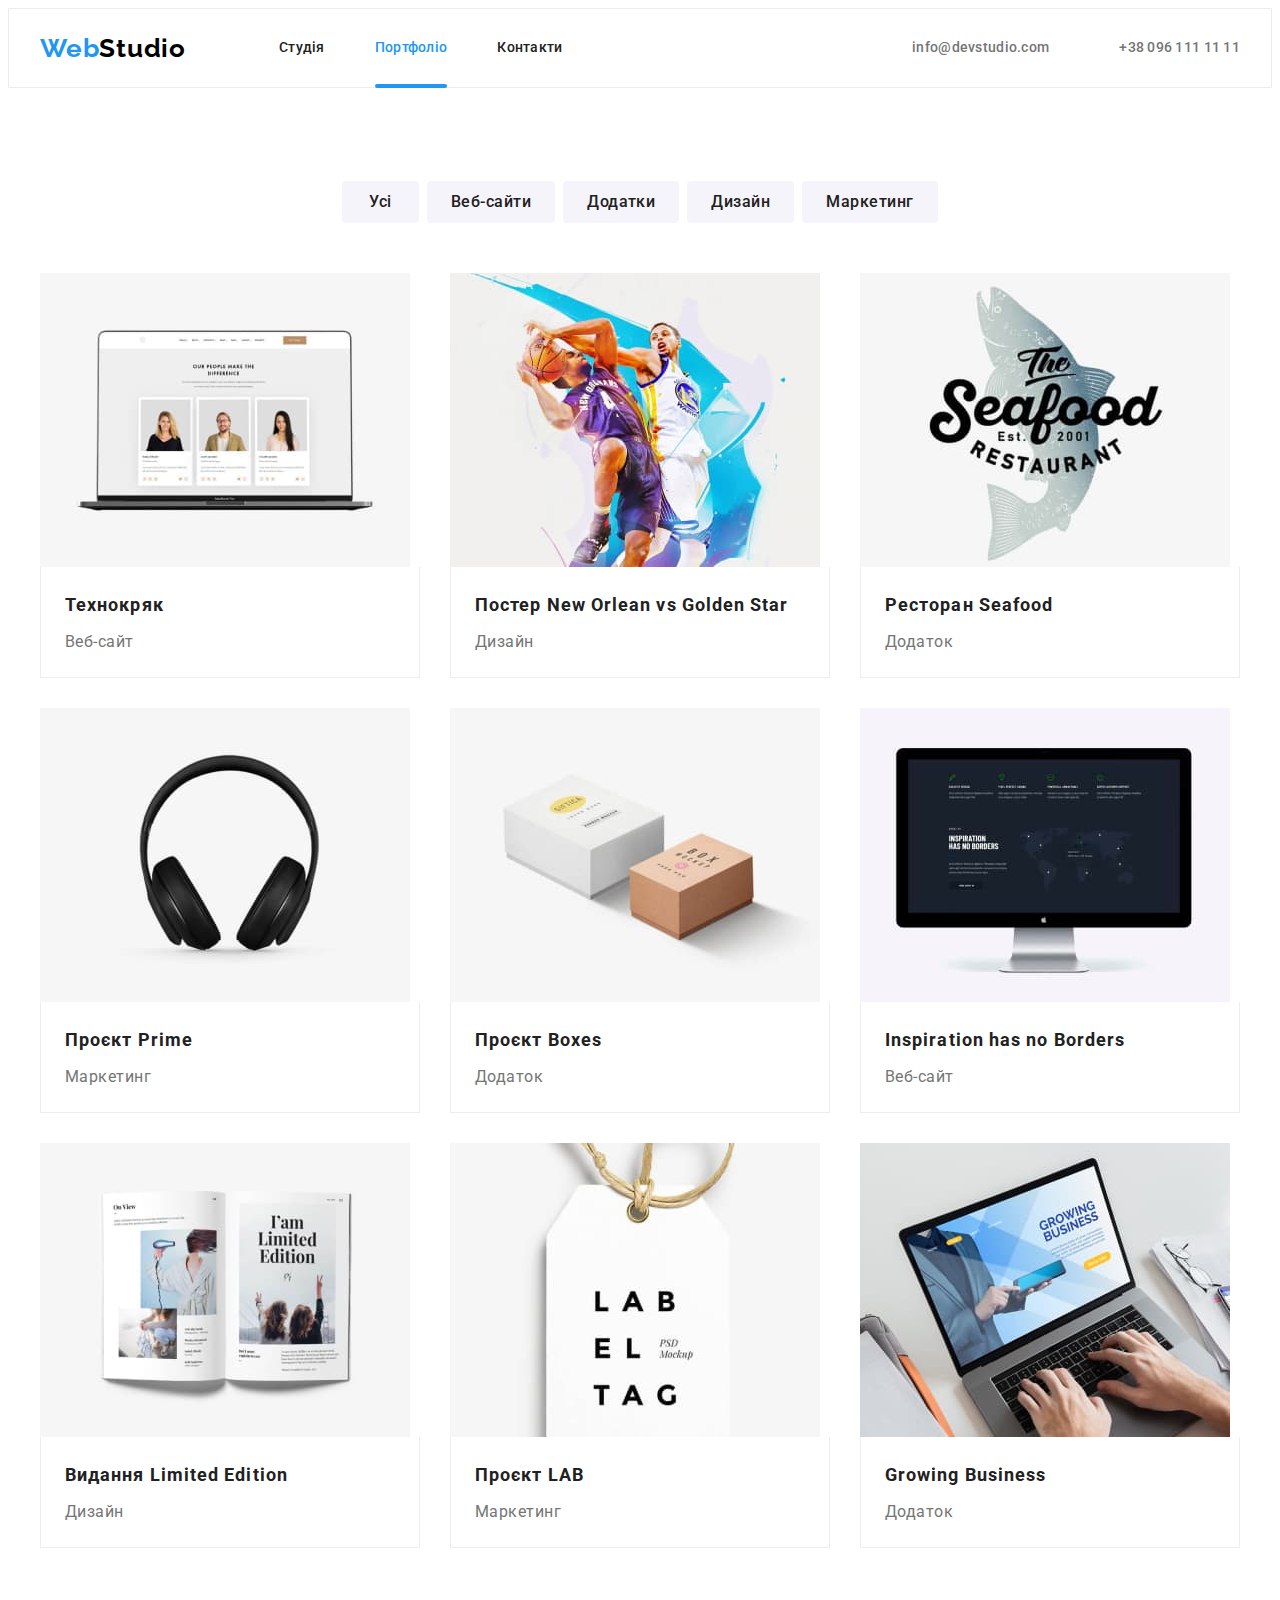
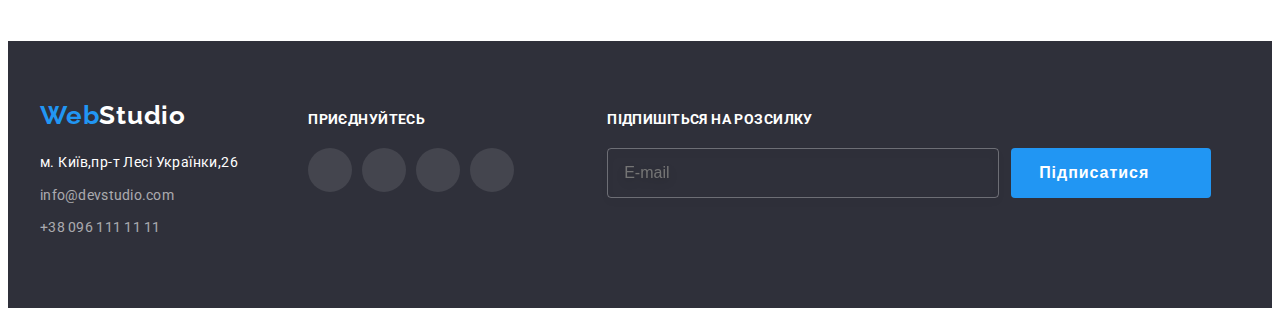
==== portfolio.html @ 35bc5987 "add changes" ====
<!DOCTYPE html>
<html lang="uk">
  <head>
    <meta charset="UTF-8" />
    <meta http-equiv="X-UA-Compatible" content="IE=edge" />
    <meta name="viewport" content="width=device-width, initial-scale=1.0" />
    <title>Портфоліо</title>
    <link rel="preconnect" href="https://fonts.googleapis.com" />
    <link rel="preconnect" href="https://fonts.gstatic.com" crossorigin />
    <link
      href="https://fonts.googleapis.com/css2?family=Raleway:wght@700&family=Roboto:wght@400;500;700;900&display=swap"
      rel="stylesheet"
    />
    <link
      rel="stylesheet"
      href="https://cdnjs.cloudflare.com/ajax/libs/modern-normalize/1.1.0/modern-normalize.min.css"
      integrity="sha512-wpPYUAdjBVSE4KJnH1VR1HeZfpl1ub8YT/NKx4PuQ5NmX2tKuGu6U/JRp5y+Y8XG2tV+wKQpNHVUX03MfMFn9Q=="
      crossorigin="anonymous"
      referrerpolicy="no-referrer"
    />
    <link rel="stylesheet" href="./css/main.min.css" />
  </head>
  <body>
    <header class="header">
      <div class="header-container">
        <a href="./index.html" class="logo-link link"
          ><span class="logo">Web</span>Studio</a
        >
        <nav class="navigation">
          <ul class="navigation__list list">
            <li>
              <a href="./index.html" class="navigation__link link">Студія</a>
            </li>
            <li>
              <a href="./portfolio.html" class="navigation__link current link"
                >Портфоліо</a
              >
            </li>
            <li>
              <a href="#" class="navigation__link link">Контакти</a>
            </li>
          </ul>
        </nav>
        <ul class="header-contacts list">
          <li class="header-contacts__list">
            <a
              href="mailto:info@devstudio.com"
              class="header-contacts__link link"
            >
              <svg width="16" height="12" class="header-contacts__icon">
                <use href="./images/icons.svg#icon-envelope"></use></svg>info@devstudio.com
            </a>
          </li>
          <li class="header-contacts__list">
            <a href="tel:+380961111111" class="header-contacts__link link">
              <svg width="10" height="16" class="header-contacts__icon">
                <use href="./images/icons.svg#icon-smartphone"></use></svg>+38 096 111 11 11
            </a>
          </li>
        </ul>
      </div>
    </header>
    <main>
      <section class="portfolio">
        <div class="container">
          <h1 class="portfolio__title visually-hidden">Портфоліо</h1>
          <ul class="portfolio__list list">
            <li class="portfolio__item">
              <button
                class="portfolio__button header-portfolio-button"
                type="button"
              >
                Усі
              </button>
            </li>
            <li class="portfolio__item">
              <button class="portfolio__button" type="button">Веб-сайти</button>
            </li>
            <li class="portfolio__item">
              <button class="portfolio__button" type="button">Додатки</button>
            </li>
            <li class="portfolio__item">
              <button class="portfolio__button" type="button">Дизайн</button>
            </li>
            <li class="portfolio__item">
              <button class="portfolio__button" type="button">Маркетинг</button>
            </li>
          </ul>
          <ul class="projects__list list">
            <li class="projects__item">
              <a class="projects__link link" href="#">
                <div class="projects-modal__container">
                  <img
                    src="./images/portfolio/technokryak.jpg"
                    alt="Картки-портфоліо"
                    width="370"
                    height="294"
                  />
                  <p class="project-modal__text">
                    Ресурс пропонує комплексні пропозиції з різним рівнем
                    функціоналу та сервісів. Все це дозволить відвідувачу
                    отримати вичерпні відомості про компанію чи приватну особу.
                  </p>
                </div>
                <div class="projects__container">
                  <h2 class="projects__name">Технокряк</h2>
                  <p class="projects__text">Веб-сайт</p>
                </div>
              </a>
            </li>
            <li class="projects__item">
              <a class="projects__link link" href="#">
                <div class="projects-modal__container">
                  <img
                    src="./images/portfolio/poster_new_orlean_vs_golden_star.jpg"
                    alt="Постер New Orlean vs Golden Star"
                    width="370"
                    height="294"
                  />
                  <p class="project-modal__text">
                    Ресурс пропонує комплексні пропозиції з різним рівнем
                    функціоналу та сервісів. Все це дозволить відвідувачу
                    отримати вичерпні відомості про компанію чи приватну особу.
                  </p>
                </div>

                <div class="projects__container">
                  <h2 class="projects__name">
                    Постер New Orlean vs Golden Star
                  </h2>
                  <p class="projects__text">Дизайн</p>
                </div>
              </a>
            </li>
            <li class="projects__item">
              <a class="projects__link link" href="#">
                <div class="projects-modal__container">
                  <img
                    src="./images/portfolio/restaurant_seafood.jpg"
                    alt="Лого ресторана Seafood"
                    width="370"
                    height="294"
                  />
                  <p class="project-modal__text">
                    Ресурс пропонує комплексні пропозиції з різним рівнем
                    функціоналу та сервісів. Все це дозволить відвідувачу
                    отримати вичерпні відомості про компанію чи приватну особу.
                  </p>
                </div>
                <div class="projects__container">
                  <h2 class="projects__name">Ресторан Seafood</h2>
                  <p class="projects__text">Додаток</p>
                </div>
              </a>
            </li>
            <li class="projects__item">
              <a class="projects__link link" href="#">
                <div class="projects-modal__container">
                  <img
                    src="./images/portfolio/project_prime.jpg"
                    alt="Навушники"
                    width="370"
                    height="294"
                  />
                  <p class="project-modal__text">
                    Ресурс пропонує комплексні пропозиції з різним рівнем
                    функціоналу та сервісів. Все це дозволить відвідувачу
                    отримати вичерпні відомості про компанію чи приватну особу.
                  </p>
                </div>
                <div class="projects__container">
                  <h2 class="projects__name">Проєкт Prime</h2>
                  <p class="projects__text">Маркетинг</p>
                </div>
              </a>
            </li>
            <li class="projects__item">
              <a class="projects__link link" href="#">
                <div class="projects-modal__container">
                  <img
                    src="./images/portfolio/project_boxes.jpg"
                    alt="Коробки"
                    width="370"
                    height="294"
                  />
                  <p class="project-modal__text">
                    Ресурс пропонує комплексні пропозиції з різним рівнем
                    функціоналу та сервісів. Все це дозволить відвідувачу
                    отримати вичерпні відомості про компанію чи приватну особу.
                  </p>
                </div>
                <div class="projects__container">
                  <h2 class="projects__name">Проєкт Boxes</h2>
                  <p class="projects__text">Додаток</p>
                </div>
              </a>
            </li>
            <li class="projects__item">
              <a class="projects__link link" href="#">
                <div class="projects-modal__container">
                  <img
                    src="./images/portfolio/insipation_has_no_borders.jpg"
                    alt="IMac"
                    width="370"
                    height="294"
                  />
                  <p class="project-modal__text">
                    Ресурс пропонує комплексні пропозиції з різним рівнем
                    функціоналу та сервісів. Все це дозволить відвідувачу
                    отримати вичерпні відомості про компанію чи приватну особу.
                  </p>
                </div>
                <div class="projects__container">
                  <h2 class="projects__name">Inspiration has no Borders</h2>
                  <p class="projects__text">Веб-сайт</p>
                </div>
              </a>
            </li>
            <li class="projects__item">
              <a class="projects__link link" href="#">
                <div class="projects-modal__container">
                  <img
                    src="./images/portfolio/limited_edition.jpg"
                    alt="Журнал"
                    width="370"
                    height="294"
                  />
                  <p class="project-modal__text">
                    Ресурс пропонує комплексні пропозиції з різним рівнем
                    функціоналу та сервісів. Все це дозволить відвідувачу
                    отримати вичерпні відомості про компанію чи приватну особу.
                  </p>
                </div>
                <div class="projects__container">
                  <h2 class="projects__name">Видання Limited Edition</h2>
                  <p class="projects__text">Дизайн</p>
                </div>
              </a>
            </li>
            <li class="projects__item">
              <a class="projects__link link" href="#">
                <div class="projects-modal__container">
                  <img
                    src="./images/portfolio/project_lab.jpg"
                    alt="Бірка з лого"
                    width="370"
                    height="294"
                  />
                  <p class="project-modal__text">
                    Ресурс пропонує комплексні пропозиції з різним рівнем
                    функціоналу та сервісів. Все це дозволить відвідувачу
                    отримати вичерпні відомості про компанію чи приватну особу.
                  </p>
                </div>
                <div class="projects__container">
                  <h2 class="projects__name">Проєкт LAB</h2>
                  <p class="projects__text">Маркетинг</p>
                </div>
              </a>
            </li>
            <li class="projects__item">
              <a class="projects__link link" href="#">
                <div class="projects-modal__container">
                  <img
                    src="./images/portfolio/growing_business.jpg"
                    alt="Робота за ноутбуком"
                    width="370"
                    height="294"
                  />
                  <p class="project-modal__text">
                    Ресурс пропонує комплексні пропозиції з різним рівнем
                    функціоналу та сервісів. Все це дозволить відвідувачу
                    отримати вичерпні відомості про компанію чи приватну особу.
                  </p>
                </div>
                <div class="projects__container">
                  <h2 class="projects__name">Growing Business</h2>
                  <p class="projects__text">Додаток</p>
                </div>
              </a>
            </li>
          </ul>
        </div>
      </section>
    </main>
    <footer class="footer">
      <div class="container first-footer">
        <div class="footer__container">
          <a href="/" class="footer__logo link"
            ><span class="logo">Web</span>Studio</a
          >
          <address class="adress">
            <ul class="adress__list list">
              <li class="adress__item">
                <a
                  href="https://goo.gl/maps/jqb1bgyML6JfJJXPA"
                  target="_blank"
                  rel="noreferrer noopener"
                  class="adress__link link"
                  >м. Київ,пр-т Лесі Українки,26</a
                >
              </li>
              <li class="adress__item">
                <a
                  href="mailto:info@devstudio.com"
                  class="adress__contacts link"
                  >info@devstudio.com</a
                >
              </li>
              <li class="adress__item">
                <a href="tel:+380961111111" class="adress__contacts link"
                  >+38 096 111 11 11</a
                >
              </li>
            </ul>
          </address>
        </div>
        <div class="footer-social">
          <p class="footer-social__header">приєднуйтесь</p>
          <ul class="footer-social__list list">
            <li class="footer-social__item">
              <a href="#" class="footer-social__links">
                <svg width="20px" height="20px" class="footer-social__icons">
                  <use href="./images/icons.svg#icon-instagram"></use>
                </svg>
              </a>
            </li>
            <li class="footer-social__item">
              <a href="#" class="footer-social__links">
                <svg width="20px" height="20px" class="footer-social__icons">
                  <use href="./images/icons.svg#icon-twitter"></use>
                </svg>
              </a>
            </li>
            <li class="footer-social__item">
              <a href="#" class="footer-social__links">
                <svg width="20px" height="20px" class="footer-social__icons">
                  <use href="./images/icons.svg#icon-facebook"></use>
                </svg>
              </a>
            </li>
            <li class="footer-social__item">
              <a href="#" class="footer-social__links">
                <svg width="20px" height="20px" class="footer-social__icons">
                  <use href="./images/icons.svg#icon-linkedin"></use>
                </svg>
              </a>
            </li>
          </ul>
        </div>
        <div class="footer-input">
          <h3 class="footer-input__title">Підпишіться на розсилку</h3>
          <form class="footer-input__container">
            <label class="footer-input__label">
              <input
                class="footer-input__email"
                type="email"
                name="email"
                placeholder="E-mail"
              />
            </label>
            <button type="submit" class="footer-input__button">
              Підписатися
              <svg class="footer-input__icons" width="24" height="24">
                <use href="./images/icons.svg#icon-send"></use>
              </svg>
            </button>
          </form>
        </div>
      </div>
    </footer>
  </body>
</html>
---- css/main.min.css ----
:root{--main-bg-color: #fff;--second-bg-color: #2f303a;--main-text-color: #212121;--hover-color: #2196f3;--logo-studio-color: #000000;--second-text-color: #ffffff;--button-active-bg-color: #188cf8;--p-color: #757575;--third-bg-color: #f5f4fa;--potfolio-bg-color: #eeeeee;--project-bg-color: #f5f5f5;--contacts-color: rgba(255, 255, 255, 0.6);--transition-duration: 250ms;--cubic-bezier: cubic-bezier(0.4, 0, 0.2, 1)}.visually-hidden{position:absolute;white-space:nowrap;width:1px;height:1px;overflow:hidden;border:0;padding:0;clip:rect(0 0 0 0);-webkit-clip-path:inset(50%);clip-path:inset(50%);margin:-1px}p,h1,h2,h3,h4,h5,h6{margin:0}ul{padding:0;margin:0}img{display:block;max-width:100%;height:auto}a{color:currentColor;text-decoration:none}.list{list-style:none;font-style:normal}.link{text-decoration:none;font-style:normal}body{font-family:"Roboto",sans-serif;background-color:var(--main-bg-color);color:var(--main-text-color)}.header-container,.container{max-width:1200px;margin:-1px auto;padding-left:15px;padding-right:15px}.link.current{position:relative;color:var(--hover-color)}.header{border:1px solid #ececec}header>.header-container{display:flex;align-items:center}.navigation{display:flex;align-items:center}.navigation__list{display:flex;gap:50px}.navigation__list:first-child{padding-right:0}.navigation__link{position:relative;display:block;padding:32px 0;font-weight:500;font-size:14px;line-height:1.14;letter-spacing:.02em;color:var(--main-text-color);transition:color 250ms cubic-bezier(0.4, 0, 0.2, 1)}.navigation__link:hover,.navigation__link:focus{color:var(--hover-color)}.navigation:last-child{margin-right:0}.link.current{position:relative;color:var(--hover-color)}.current::after{position:absolute;display:block;content:"";bottom:0;left:0;width:100%;height:4px;background:var(--hover-color);border-radius:2px}.header-contacts{display:flex;gap:50px;margin-left:auto}.header-contacts__link{display:flex;gap:10px;justify-content:center;align-items:center;padding-top:32px;padding-bottom:32px;font-weight:500;font-size:14px;line-height:1.14;letter-spacing:.02em;color:var(--p-color);transition:color 250ms cubic-bezier(0.4, 0, 0.2, 1)}.header-contacts__link:hover,.header-contacts__link:focus{color:var(--hover-color)}.header-contacts__link:last-child{margin-right:0}.header-contacts__icon{fill:currentColor;transition:fill var(--transition-duration) var(--cubic-bazier)}.header-contacts__icon:hover,.header-contacts__icon:focus{color:var(--hover-color)}.logo{color:var(--hover-color)}.logo-link{display:inline-block;margin-right:93px;font-family:"Raleway";font-weight:700;font-size:26px;line-height:1.19;letter-spacing:.03em;color:var(--logo-studio-color)}.footer__logo{display:block;margin-bottom:20px;font-family:"Raleway";font-weight:700;font-size:26px;line-height:1.19;letter-spacing:.03em;color:var(--second-text-color)}.footer{background-color:var(--second-bg-color);padding-top:60px;padding-bottom:60px}.footer__container{display:block;margin-right:70px}.first-footer{display:flex;align-items:baseline}.adress__link{display:inline-block;font-style:normal;font-weight:400;font-size:14px;line-height:1.71;letter-spacing:.03em;transition:color 250ms cubic-bezier(0.4, 0, 0.2, 1);color:var(--second-text-color)}.adress__link:hover,.adress__link:focus{color:var(--hover-color)}.adress__item{margin-bottom:9px}.adress__item:not(last-child){margin-bottom:9px}.adress__contacts{font-style:normal;font-size:14px;line-height:1.71;letter-spacing:.02em;display:block;transition:color 250ms cubic-bezier(0.4, 0, 0.2, 1);color:var(--contacts-color)}.adress__contacts:hover,.adress__contacts:focus{color:var(--hover-color)}.adress__contacts :current{color:var(--hover-color)}.footer-social__header{margin-bottom:20px;display:block;font-weight:700;font-size:14px;line-height:1.14;letter-spacing:.03em;text-transform:uppercase;color:var(--second-text-color);transition:background-color 250ms cubic-bezier(0.4, 0, 0.2, 1)}.footer-social__list{display:flex;align-items:center;justify-content:center;height:100%;gap:10px}.footer-social__links{display:flex;align-items:center;justify-content:center;width:44px;height:44px;border-radius:50%;background:rgba(255,255,255,.1);gap:10px;transition:background-color 250ms cubic-bezier(0.4, 0, 0.2, 1)}.footer-social__links:hover,.footer-social__links:focus{background-color:var(--hover-color)}.footer-social__icons{fill:var(--second-text-color)}.footer-input{margin-left:93px}.footer-input__title{display:inline-block;margin-bottom:20px;font-weight:700;font-size:14px;line-height:1.14;letter-spacing:.03em;text-transform:uppercase;color:var(--second-text-color)}.footer-input__container{display:flex;align-items:center}.footer-input__container .footer-input__label{max-width:570px}.footer-input__email{padding:15px 16px;width:358px;font-size:16px;background-color:inherit;outline:rgba(0,0,0,0);border-radius:4px;border:1px solid rgba(255,255,255,.3);filter:drop-shadow(0px 4px 4px rgba(0, 0, 0, 0.15));color:var(--second-text-color)}.footer-input__button{gap:10px;margin-left:12px;display:flex;align-items:center;justify-content:center;border:none;width:200px;height:50px;font-weight:700;font-size:16px;line-height:1.88;text-align:center;letter-spacing:.06em;background-color:var(--hover-color);border-radius:4px;color:var(--second-text-color);transition:background-color var(--transition-duration) var(--cubic-bezier);cursor:pointer}.footer-input__button:hover,.footer-input__button:focus{background-color:var(--button-active-bg-color);box-shadow:0px 4px 4px rgba(0,0,0,.15)}.footer-input__icons{fill:var(--second-text-color)}.hero{text-align:center;align-items:center;padding:200px 0;margin:0 auto;background-image:linear-gradient(to right, rgba(47, 48, 58, 0.4), rgba(47, 48, 58, 0.4)),url(../images/team.jpg);max-width:1600px;background-color:#c4c4c4;background-repeat:no-repeat;background-position:center;background-size:cover}.hero__title{margin:auto;margin-bottom:30px;font-weight:900;font-size:44px;line-height:1.36;text-align:center;letter-spacing:.06em;text-transform:uppercase;max-width:696px;color:var(--second-text-color);text-shadow:0px 4px 4px rgba(0,0,0,.25)}.hero__button{display:inline-block;margin:0 auto;font-family:inherit;font-style:normal;font-weight:700;font-size:16px;line-height:1.87;text-align:center;letter-spacing:.06em;cursor:pointer;color:var(--second-text-color);background-color:var(--hover-color);box-shadow:0px 4px 4px rgba(0,0,0,.15);border-radius:4px;border-color:rgba(0,0,0,0);border:0;padding:10px 32px;transition:background-color 250ms cubic-bezier(0.4, 0, 0.2, 1)}.hero__button:hover,.hero__button:focus{background-color:var(--button-active-bg-color);color:var(--second-text-color)}.benefits{padding-top:94px;padding-bottom:47px}.benefits__list{display:flex;gap:30px}.benefits__item{width:270px}.benefits__item:first-child{gap:0}.benefits__container{display:flex;justify-content:center;align-items:center;background-color:var(--third-bg-color);width:270px;height:120px}.benefits__title{padding-top:30px;margin-bottom:10px;font-weight:700;font-size:14px;line-height:1.14;letter-spacing:.03em;text-transform:uppercase}.benefits__text{width:270px;font-size:14px;line-height:1.71;letter-spacing:.03em;color:var(--p-color)}.about{padding-bottom:94px;padding-top:47px}.about__title{margin-bottom:50px;font-weight:700;font-size:36px;line-height:1.16;text-align:center;letter-spacing:.03em}.about__list{display:flex}.about__item{margin-left:30px}.about__item:first-child{margin:0}.about__container{position:relative}.about__text{position:absolute;width:100%;padding:27px;bottom:0;left:0;font-weight:700;font-size:14px;line-height:1.14;text-align:center;letter-spacing:.03em;text-transform:uppercase;color:var(--second-text-color);background-color:rgba(47,48,58,.8)}.team{background-color:var(--third-bg-color);padding-top:94px;padding-bottom:94px}.team__title{margin-bottom:50px;font-weight:700;font-size:36px;line-height:1.16;text-align:center;letter-spacing:.03em}.team__list{display:flex;gap:30px}.team__item{flex-basis:calc((100% - 90px)/4);background-color:var(--main-bg-color);box-shadow:0px 1px 3px rgba(0,0,0,.12),0px 1px 1px rgba(0,0,0,.14),0px 2px 1px rgba(0,0,0,.2);border-radius:0px 0px 4px 4px;flex-basis:calc((100% - 90px)/4);background-color:var(--main-bg-color);box-shadow:0px 1px 3px rgba(0,0,0,.12),0px 1px 1px rgba(0,0,0,.14),0px 2px 1px rgba(0,0,0,.2);border-radius:0px 0px 4px 4px}.team__container{padding-top:30px;padding-bottom:30px;text-align:center}.team__subtitle{margin-bottom:10px;font-weight:500;font-size:16px;line-height:1.19;letter-spacing:.03em}.team__text{margin-bottom:16px;font-size:16px;line-height:1.19;letter-spacing:.03em;color:var(--p-color)}.team__contacts-list{display:flex;justify-content:center;align-items:center;height:100%;gap:10px}.team__contacts-link{display:flex;justify-content:center;align-items:center;width:44px;height:44px;border-radius:50%;gap:10px;color:#afb1b8;transition:background-color 250ms cubic-bezier(0.4, 0, 0.2, 1),color 250ms cubic-bezier(0.4, 0, 0.2, 1)}.team__contacts-link:hover,.team__contacts-link:focus{background-color:var(--hover-color);color:var(--second-text-color)}.team__contacts-icon{fill:currentColor}.clients{padding-top:94px;padding-bottom:94px}.clients__title{margin-bottom:50px;font-weight:700;font-size:36px;line-height:1.17;letter-spacing:.03em;text-align:center;color:var(--main-text-color)}.clients__item{width:170px;height:92px}.clients__link{display:flex;width:100%;height:100%;justify-content:center;align-items:center;color:#afb1b8;border:1px solid #afb1b8;border-radius:4px;transition:color 250ms cubic-bezier(0.4, 0, 0.2, 1),border-color 250ms cubic-bezier(0.4, 0, 0.2, 1)}.clients__link:hover,.clients__link:focus{border-color:var(--hover-color);color:var(--hover-color)}.clients__icon{fill:currentColor}.clients__list{display:flex;gap:30px}.backdrop{position:fixed;top:0;width:100%;height:100%;background-color:rgba(0,0,0,.2);transition:opacity 300ms linear,visibility 300ms linear}.is-hidden{opacity:0;visibility:hidden;pointer-events:none}.backdrop.is-hidden .modal{transform:translate(-50%, -50%) scale(0)}.modal{position:absolute;top:50%;left:50%;padding:40px 40px;min-width:528px;min-height:581px;background-color:var(--main-bg-color);transform:translate(-50%, -50%) scale(1);transition:transform 1000ms cubic-bezier(0.4, 0, 0.2, 1);box-shadow:0px 1px 3px rgba(0,0,0,.12),0px 1px 1px rgba(0,0,0,.14),0px 2px 1px rgba(0,0,0,.2);border-radius:4px}.modal__title{font-weight:700;font-size:20px;line-height:1.15;text-align:center;margin-bottom:12px}.modal__button{position:absolute;width:30px;height:30px;border:1px solid #909090;border-radius:50%;background-color:rgba(0,0,0,0);right:10px;top:10px;display:flex;align-items:center;justify-content:center;padding:0;cursor:pointer}.modal__button:hover,.modal__button:focus{color:var(--hover-color)}.modal__close{fill:currentColor}.form{width:448px;margin:0 auto}.form__field{position:relative;display:flex;flex-direction:column}.form__field:not(:last-child){margin-bottom:10px}.form__field.comment{margin-bottom:0}label{font-size:12px;line-height:1.17;letter-spacing:.01em;color:var(--p-color)}.form__field input{margin-top:4px;padding:11px;font-size:14px;border:1px solid rgba(33,33,33,.2);border-radius:4px;padding-left:42px;outline:none;color:var(--main-text-color)}.form__field label{margin-bottom:4px}.form-label{font-size:12px;line-height:1.17;letter-spacing:.01em;color:var(--p-color)}.form__icon{position:absolute;top:50%;left:12px;display:inline-block}.form__input:focus{border-color:var(--hover-color)}.form__input:focus~.form__icon{fill:var(--hover-color);transition:border-color var(--transition-duration) var(--cubic-bezier)}textarea{resize:none;width:100%;height:120px}textarea::-moz-placeholder{font-size:16px;line-height:1.17;letter-spacing:.01em;color:rgba(117,117,117,.5)}textarea:-ms-input-placeholder{font-size:16px;line-height:1.17;letter-spacing:.01em;color:rgba(117,117,117,.5)}textarea::placeholder{font-size:16px;line-height:1.17;letter-spacing:.01em;color:rgba(117,117,117,.5)}.form__field textarea{margin-top:4px;border:1px solid rgba(33,33,33,.2);border-radius:4px;outline:none;padding:12px 16px;color:var(--main-text-color)}.checkbox{display:flex;justify-content:center;margin-bottom:30px;text-align:center;margin-top:20px}.checkbox__label{display:flex;align-items:center;font-size:14px;line-height:2.71;letter-spacing:.03em;color:var(--p-color);text-align:center}.checkbox__input{-webkit-appearance:none;-moz-appearance:none;appearance:none}.checkbox__icon{display:inline-block;width:16px;height:15px;border:2px solid #000;border-radius:4px;margin-right:7px}.checkbox__link{color:var(--hover-color);text-decoration:underline;margin-left:5px}.checkbox__input:checked+.checkbox__check>.checkbox__icon{background-color:var(--hover-color);border-color:var(--hover-color);background-image:url(../images/check.svg);background-repeat:no-repeat;background-position:50% 50%;background-size:contain;background-origin:border-box}.checkbox__input:focus+.checkbox__check>.checkbox__icon{border-color:var(--hover-color)}.form__button{display:block;background-color:var(--hover-color);color:var(--main-bg-color);box-shadow:0px 4px 4px rgba(0,0,0,.15);border-radius:4px;border-color:rgba(0,0,0,0);padding:10px 52px;text-align:center;margin:0 auto}.form__button:hover,.form__button:focus{background-color:var(--button-active-bg-color)}.portfolio{padding-top:94px;padding-bottom:94px}.portfolio__list{display:flex;justify-content:center;margin-bottom:50px;gap:8px}.portfolio__button{background-color:var(--third-bg-color);border-radius:4px;border-color:rgba(0,0,0,0);font-family:inherit;font-style:normal;font-weight:500;font-size:16px;line-height:1.62;text-align:center;letter-spacing:.03em;cursor:pointer;color:var(--main-text-color);padding:6px 22px;transition:color 250ms cubic-bezier(0.4, 0, 0.2, 1),background-color 250ms cubic-bezier(0.4, 0, 0.2, 1),box-shadow 250ms cubic-bezier(0.4, 0, 0.2, 1)}.portfolio__button:hover,.portfolio__button:focus{background-color:var(--hover-color);color:var(--second-text-color);box-shadow:0px 3px 1px rgba(0,0,0,.1),0px 1px 2px rgba(0,0,0,.08),0px 2px 2px rgba(0,0,0,.12)}.header-portfolio-button{padding:6px 25px}.projects{background-color:var(--project-bg-color)}.projects__list{display:flex;flex-wrap:wrap;justify-content:space-between;gap:30px}.projects__item{background-color:var(--main-bg-color);flex-basis:calc((100% - 60px)/3)}.projects__link{display:block;background-color:var(--main-bg-color);transition:box-shadow 250ms cubic-bezier(0.4, 0, 0.2, 1);font-size:18px;line-height:2;letter-spacing:.06em}.projects__link:hover,.projects__link:focus{box-shadow:0px 1px 1px rgba(0,0,0,.12),0px 4px 4px rgba(0,0,0,.06),1px 4px 6px rgba(0,0,0,.16)}.projects__container{padding:20px 24px;border-left:1px solid var(--potfolio-bg-color);border-right:1px solid var(--potfolio-bg-color);border-bottom:1px solid var(--potfolio-bg-color)}.projects__name{margin-bottom:4px;font-weight:700;font-size:18px;line-height:2;letter-spacing:.06em;color:var(--main-text-color)}.projects__text{font-size:16px;line-height:1.87;letter-spacing:.03em;color:var(--p-color)}.projects-modal__container{position:relative;overflow:hidden}.project-modal__text{position:absolute;top:0;left:0;font-size:18px;line-height:1.56;letter-spacing:.03em;color:var(--third-bg-color);background-color:rgba(33,150,243,.9);padding:63px 24px;height:100%;transform:translatey(100%);transition:transform 250ms cubic-bezier(0.4, 0, 0.2, 1);overflow:auto}.projects__link:hover .project-modal__text,.projects__link:focus .project-modal__text{transform:translateY(0)}/*# sourceMappingURL=main.min.css.map */
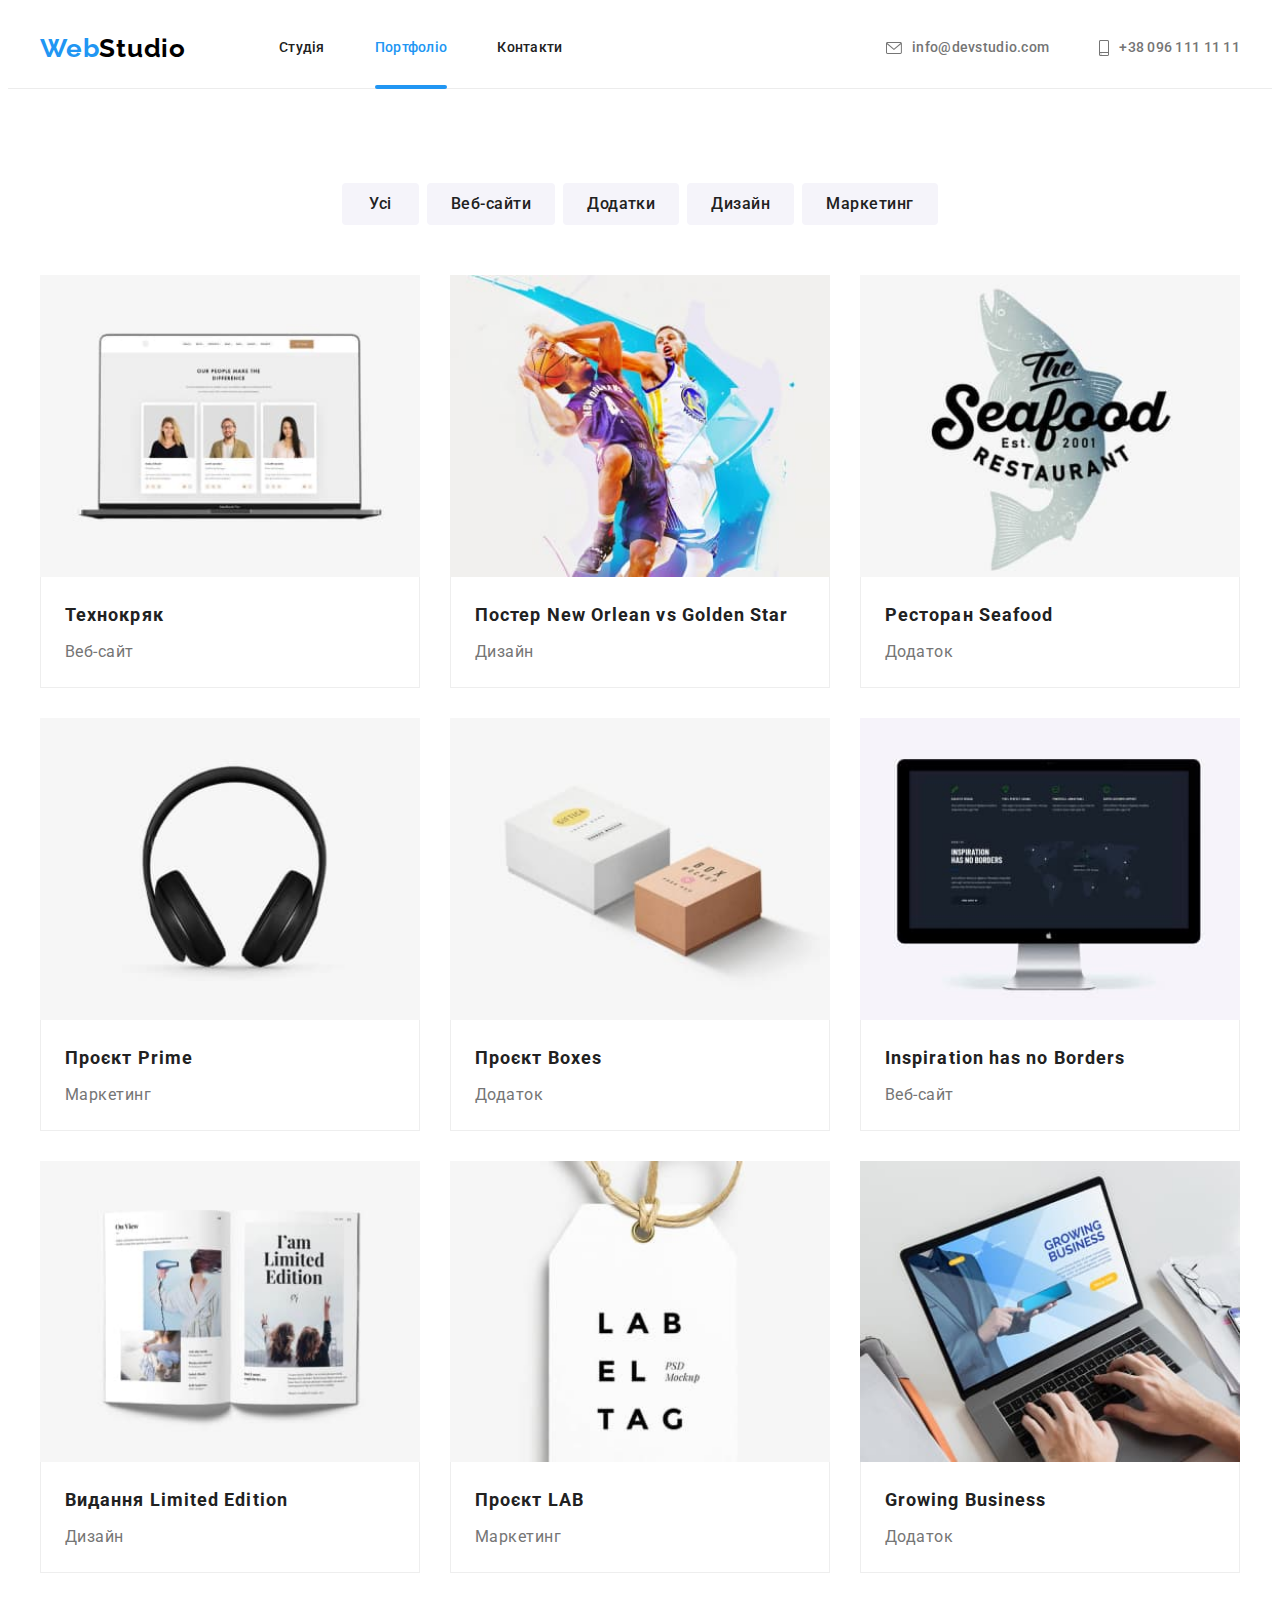
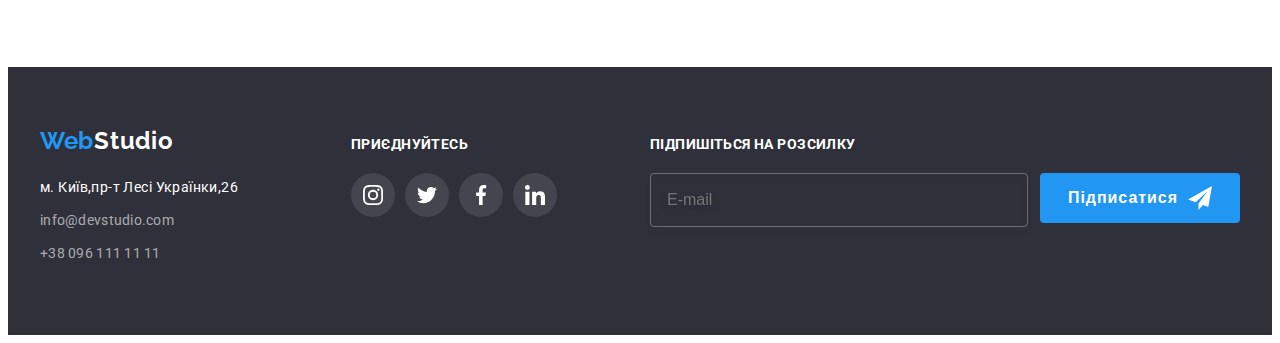
==== commit 183e3d5d: "changes" ====
--- a/portfolio.html
+++ b/portfolio.html
@@ -22,7 +22,7 @@
   </head>
   <body>
     <header class="header">
-      <div class="header-container">
+      <div class="header-container container">
         <a href="./index.html" class="logo-link link"
           ><span class="logo">Web</span>Studio</a
         >
--- a/css/main.min.css
+++ b/css/main.min.css
@@ -1 +1 @@
-:root{--main-bg-color: #fff;--second-bg-color: #2f303a;--main-text-color: #212121;--hover-color: #2196f3;--logo-studio-color: #000000;--second-text-color: #ffffff;--button-active-bg-color: #188cf8;--p-color: #757575;--third-bg-color: #f5f4fa;--potfolio-bg-color: #eeeeee;--project-bg-color: #f5f5f5;--contacts-color: rgba(255, 255, 255, 0.6);--transition-duration: 250ms;--cubic-bezier: cubic-bezier(0.4, 0, 0.2, 1)}.visually-hidden{position:absolute;white-space:nowrap;width:1px;height:1px;overflow:hidden;border:0;padding:0;clip:rect(0 0 0 0);-webkit-clip-path:inset(50%);clip-path:inset(50%);margin:-1px}p,h1,h2,h3,h4,h5,h6{margin:0}ul{padding:0;margin:0}img{display:block;max-width:100%;height:auto}a{color:currentColor;text-decoration:none}.list{list-style:none;font-style:normal}.link{text-decoration:none;font-style:normal}body{font-family:"Roboto",sans-serif;background-color:var(--main-bg-color);color:var(--main-text-color)}.header-container,.container{max-width:1200px;margin:-1px auto;padding-left:15px;padding-right:15px}.link.current{position:relative;color:var(--hover-color)}.header{border:1px solid #ececec}header>.header-container{display:flex;align-items:center}.navigation{display:flex;align-items:center}.navigation__list{display:flex;gap:50px}.navigation__list:first-child{padding-right:0}.navigation__link{position:relative;display:block;padding:32px 0;font-weight:500;font-size:14px;line-height:1.14;letter-spacing:.02em;color:var(--main-text-color);transition:color 250ms cubic-bezier(0.4, 0, 0.2, 1)}.navigation__link:hover,.navigation__link:focus{color:var(--hover-color)}.navigation:last-child{margin-right:0}.link.current{position:relative;color:var(--hover-color)}.current::after{position:absolute;display:block;content:"";bottom:0;left:0;width:100%;height:4px;background:var(--hover-color);border-radius:2px}.header-contacts{display:flex;gap:50px;margin-left:auto}.header-contacts__link{display:flex;gap:10px;justify-content:center;align-items:center;padding-top:32px;padding-bottom:32px;font-weight:500;font-size:14px;line-height:1.14;letter-spacing:.02em;color:var(--p-color);transition:color 250ms cubic-bezier(0.4, 0, 0.2, 1)}.header-contacts__link:hover,.header-contacts__link:focus{color:var(--hover-color)}.header-contacts__link:last-child{margin-right:0}.header-contacts__icon{fill:currentColor;transition:fill var(--transition-duration) var(--cubic-bazier)}.header-contacts__icon:hover,.header-contacts__icon:focus{color:var(--hover-color)}.logo{color:var(--hover-color)}.logo-link{display:inline-block;margin-right:93px;font-family:"Raleway";font-weight:700;font-size:26px;line-height:1.19;letter-spacing:.03em;color:var(--logo-studio-color)}.footer__logo{display:block;margin-bottom:20px;font-family:"Raleway";font-weight:700;font-size:26px;line-height:1.19;letter-spacing:.03em;color:var(--second-text-color)}.footer{background-color:var(--second-bg-color);padding-top:60px;padding-bottom:60px}.footer__container{display:block;margin-right:70px}.first-footer{display:flex;align-items:baseline}.adress__link{display:inline-block;font-style:normal;font-weight:400;font-size:14px;line-height:1.71;letter-spacing:.03em;transition:color 250ms cubic-bezier(0.4, 0, 0.2, 1);color:var(--second-text-color)}.adress__link:hover,.adress__link:focus{color:var(--hover-color)}.adress__item{margin-bottom:9px}.adress__item:not(last-child){margin-bottom:9px}.adress__contacts{font-style:normal;font-size:14px;line-height:1.71;letter-spacing:.02em;display:block;transition:color 250ms cubic-bezier(0.4, 0, 0.2, 1);color:var(--contacts-color)}.adress__contacts:hover,.adress__contacts:focus{color:var(--hover-color)}.adress__contacts :current{color:var(--hover-color)}.footer-social__header{margin-bottom:20px;display:block;font-weight:700;font-size:14px;line-height:1.14;letter-spacing:.03em;text-transform:uppercase;color:var(--second-text-color);transition:background-color 250ms cubic-bezier(0.4, 0, 0.2, 1)}.footer-social__list{display:flex;align-items:center;justify-content:center;height:100%;gap:10px}.footer-social__links{display:flex;align-items:center;justify-content:center;width:44px;height:44px;border-radius:50%;background:rgba(255,255,255,.1);gap:10px;transition:background-color 250ms cubic-bezier(0.4, 0, 0.2, 1)}.footer-social__links:hover,.footer-social__links:focus{background-color:var(--hover-color)}.footer-social__icons{fill:var(--second-text-color)}.footer-input{margin-left:93px}.footer-input__title{display:inline-block;margin-bottom:20px;font-weight:700;font-size:14px;line-height:1.14;letter-spacing:.03em;text-transform:uppercase;color:var(--second-text-color)}.footer-input__container{display:flex;align-items:center}.footer-input__container .footer-input__label{max-width:570px}.footer-input__email{padding:15px 16px;width:358px;font-size:16px;background-color:inherit;outline:rgba(0,0,0,0);border-radius:4px;border:1px solid rgba(255,255,255,.3);filter:drop-shadow(0px 4px 4px rgba(0, 0, 0, 0.15));color:var(--second-text-color)}.footer-input__button{gap:10px;margin-left:12px;display:flex;align-items:center;justify-content:center;border:none;width:200px;height:50px;font-weight:700;font-size:16px;line-height:1.88;text-align:center;letter-spacing:.06em;background-color:var(--hover-color);border-radius:4px;color:var(--second-text-color);transition:background-color var(--transition-duration) var(--cubic-bezier);cursor:pointer}.footer-input__button:hover,.footer-input__button:focus{background-color:var(--button-active-bg-color);box-shadow:0px 4px 4px rgba(0,0,0,.15)}.footer-input__icons{fill:var(--second-text-color)}.hero{text-align:center;align-items:center;padding:200px 0;margin:0 auto;background-image:linear-gradient(to right, rgba(47, 48, 58, 0.4), rgba(47, 48, 58, 0.4)),url(../images/team.jpg);max-width:1600px;background-color:#c4c4c4;background-repeat:no-repeat;background-position:center;background-size:cover}.hero__title{margin:auto;margin-bottom:30px;font-weight:900;font-size:44px;line-height:1.36;text-align:center;letter-spacing:.06em;text-transform:uppercase;max-width:696px;color:var(--second-text-color);text-shadow:0px 4px 4px rgba(0,0,0,.25)}.hero__button{display:inline-block;margin:0 auto;font-family:inherit;font-style:normal;font-weight:700;font-size:16px;line-height:1.87;text-align:center;letter-spacing:.06em;cursor:pointer;color:var(--second-text-color);background-color:var(--hover-color);box-shadow:0px 4px 4px rgba(0,0,0,.15);border-radius:4px;border-color:rgba(0,0,0,0);border:0;padding:10px 32px;transition:background-color 250ms cubic-bezier(0.4, 0, 0.2, 1)}.hero__button:hover,.hero__button:focus{background-color:var(--button-active-bg-color);color:var(--second-text-color)}.benefits{padding-top:94px;padding-bottom:47px}.benefits__list{display:flex;gap:30px}.benefits__item{width:270px}.benefits__item:first-child{gap:0}.benefits__container{display:flex;justify-content:center;align-items:center;background-color:var(--third-bg-color);width:270px;height:120px}.benefits__title{padding-top:30px;margin-bottom:10px;font-weight:700;font-size:14px;line-height:1.14;letter-spacing:.03em;text-transform:uppercase}.benefits__text{width:270px;font-size:14px;line-height:1.71;letter-spacing:.03em;color:var(--p-color)}.about{padding-bottom:94px;padding-top:47px}.about__title{margin-bottom:50px;font-weight:700;font-size:36px;line-height:1.16;text-align:center;letter-spacing:.03em}.about__list{display:flex}.about__item{margin-left:30px}.about__item:first-child{margin:0}.about__container{position:relative}.about__text{position:absolute;width:100%;padding:27px;bottom:0;left:0;font-weight:700;font-size:14px;line-height:1.14;text-align:center;letter-spacing:.03em;text-transform:uppercase;color:var(--second-text-color);background-color:rgba(47,48,58,.8)}.team{background-color:var(--third-bg-color);padding-top:94px;padding-bottom:94px}.team__title{margin-bottom:50px;font-weight:700;font-size:36px;line-height:1.16;text-align:center;letter-spacing:.03em}.team__list{display:flex;gap:30px}.team__item{flex-basis:calc((100% - 90px)/4);background-color:var(--main-bg-color);box-shadow:0px 1px 3px rgba(0,0,0,.12),0px 1px 1px rgba(0,0,0,.14),0px 2px 1px rgba(0,0,0,.2);border-radius:0px 0px 4px 4px;flex-basis:calc((100% - 90px)/4);background-color:var(--main-bg-color);box-shadow:0px 1px 3px rgba(0,0,0,.12),0px 1px 1px rgba(0,0,0,.14),0px 2px 1px rgba(0,0,0,.2);border-radius:0px 0px 4px 4px}.team__container{padding-top:30px;padding-bottom:30px;text-align:center}.team__subtitle{margin-bottom:10px;font-weight:500;font-size:16px;line-height:1.19;letter-spacing:.03em}.team__text{margin-bottom:16px;font-size:16px;line-height:1.19;letter-spacing:.03em;color:var(--p-color)}.team__contacts-list{display:flex;justify-content:center;align-items:center;height:100%;gap:10px}.team__contacts-link{display:flex;justify-content:center;align-items:center;width:44px;height:44px;border-radius:50%;gap:10px;color:#afb1b8;transition:background-color 250ms cubic-bezier(0.4, 0, 0.2, 1),color 250ms cubic-bezier(0.4, 0, 0.2, 1)}.team__contacts-link:hover,.team__contacts-link:focus{background-color:var(--hover-color);color:var(--second-text-color)}.team__contacts-icon{fill:currentColor}.clients{padding-top:94px;padding-bottom:94px}.clients__title{margin-bottom:50px;font-weight:700;font-size:36px;line-height:1.17;letter-spacing:.03em;text-align:center;color:var(--main-text-color)}.clients__item{width:170px;height:92px}.clients__link{display:flex;width:100%;height:100%;justify-content:center;align-items:center;color:#afb1b8;border:1px solid #afb1b8;border-radius:4px;transition:color 250ms cubic-bezier(0.4, 0, 0.2, 1),border-color 250ms cubic-bezier(0.4, 0, 0.2, 1)}.clients__link:hover,.clients__link:focus{border-color:var(--hover-color);color:var(--hover-color)}.clients__icon{fill:currentColor}.clients__list{display:flex;gap:30px}.backdrop{position:fixed;top:0;width:100%;height:100%;background-color:rgba(0,0,0,.2);transition:opacity 300ms linear,visibility 300ms linear}.is-hidden{opacity:0;visibility:hidden;pointer-events:none}.backdrop.is-hidden .modal{transform:translate(-50%, -50%) scale(0)}.modal{position:absolute;top:50%;left:50%;padding:40px 40px;min-width:528px;min-height:581px;background-color:var(--main-bg-color);transform:translate(-50%, -50%) scale(1);transition:transform 1000ms cubic-bezier(0.4, 0, 0.2, 1);box-shadow:0px 1px 3px rgba(0,0,0,.12),0px 1px 1px rgba(0,0,0,.14),0px 2px 1px rgba(0,0,0,.2);border-radius:4px}.modal__title{font-weight:700;font-size:20px;line-height:1.15;text-align:center;margin-bottom:12px}.modal__button{position:absolute;width:30px;height:30px;border:1px solid #909090;border-radius:50%;background-color:rgba(0,0,0,0);right:10px;top:10px;display:flex;align-items:center;justify-content:center;padding:0;cursor:pointer}.modal__button:hover,.modal__button:focus{color:var(--hover-color)}.modal__close{fill:currentColor}.form{width:448px;margin:0 auto}.form__field{position:relative;display:flex;flex-direction:column}.form__field:not(:last-child){margin-bottom:10px}.form__field.comment{margin-bottom:0}label{font-size:12px;line-height:1.17;letter-spacing:.01em;color:var(--p-color)}.form__field input{margin-top:4px;padding:11px;font-size:14px;border:1px solid rgba(33,33,33,.2);border-radius:4px;padding-left:42px;outline:none;color:var(--main-text-color)}.form__field label{margin-bottom:4px}.form-label{font-size:12px;line-height:1.17;letter-spacing:.01em;color:var(--p-color)}.form__icon{position:absolute;top:50%;left:12px;display:inline-block}.form__input:focus{border-color:var(--hover-color)}.form__input:focus~.form__icon{fill:var(--hover-color);transition:border-color var(--transition-duration) var(--cubic-bezier)}textarea{resize:none;width:100%;height:120px}textarea::-moz-placeholder{font-size:16px;line-height:1.17;letter-spacing:.01em;color:rgba(117,117,117,.5)}textarea:-ms-input-placeholder{font-size:16px;line-height:1.17;letter-spacing:.01em;color:rgba(117,117,117,.5)}textarea::placeholder{font-size:16px;line-height:1.17;letter-spacing:.01em;color:rgba(117,117,117,.5)}.form__field textarea{margin-top:4px;border:1px solid rgba(33,33,33,.2);border-radius:4px;outline:none;padding:12px 16px;color:var(--main-text-color)}.checkbox{display:flex;justify-content:center;margin-bottom:30px;text-align:center;margin-top:20px}.checkbox__label{display:flex;align-items:center;font-size:14px;line-height:2.71;letter-spacing:.03em;color:var(--p-color);text-align:center}.checkbox__input{-webkit-appearance:none;-moz-appearance:none;appearance:none}.checkbox__icon{display:inline-block;width:16px;height:15px;border:2px solid #000;border-radius:4px;margin-right:7px}.checkbox__link{color:var(--hover-color);text-decoration:underline;margin-left:5px}.checkbox__input:checked+.checkbox__check>.checkbox__icon{background-color:var(--hover-color);border-color:var(--hover-color);background-image:url(../images/check.svg);background-repeat:no-repeat;background-position:50% 50%;background-size:contain;background-origin:border-box}.checkbox__input:focus+.checkbox__check>.checkbox__icon{border-color:var(--hover-color)}.form__button{display:block;background-color:var(--hover-color);color:var(--main-bg-color);box-shadow:0px 4px 4px rgba(0,0,0,.15);border-radius:4px;border-color:rgba(0,0,0,0);padding:10px 52px;text-align:center;margin:0 auto}.form__button:hover,.form__button:focus{background-color:var(--button-active-bg-color)}.portfolio{padding-top:94px;padding-bottom:94px}.portfolio__list{display:flex;justify-content:center;margin-bottom:50px;gap:8px}.portfolio__button{background-color:var(--third-bg-color);border-radius:4px;border-color:rgba(0,0,0,0);font-family:inherit;font-style:normal;font-weight:500;font-size:16px;line-height:1.62;text-align:center;letter-spacing:.03em;cursor:pointer;color:var(--main-text-color);padding:6px 22px;transition:color 250ms cubic-bezier(0.4, 0, 0.2, 1),background-color 250ms cubic-bezier(0.4, 0, 0.2, 1),box-shadow 250ms cubic-bezier(0.4, 0, 0.2, 1)}.portfolio__button:hover,.portfolio__button:focus{background-color:var(--hover-color);color:var(--second-text-color);box-shadow:0px 3px 1px rgba(0,0,0,.1),0px 1px 2px rgba(0,0,0,.08),0px 2px 2px rgba(0,0,0,.12)}.header-portfolio-button{padding:6px 25px}.projects{background-color:var(--project-bg-color)}.projects__list{display:flex;flex-wrap:wrap;justify-content:space-between;gap:30px}.projects__item{background-color:var(--main-bg-color);flex-basis:calc((100% - 60px)/3)}.projects__link{display:block;background-color:var(--main-bg-color);transition:box-shadow 250ms cubic-bezier(0.4, 0, 0.2, 1);font-size:18px;line-height:2;letter-spacing:.06em}.projects__link:hover,.projects__link:focus{box-shadow:0px 1px 1px rgba(0,0,0,.12),0px 4px 4px rgba(0,0,0,.06),1px 4px 6px rgba(0,0,0,.16)}.projects__container{padding:20px 24px;border-left:1px solid var(--potfolio-bg-color);border-right:1px solid var(--potfolio-bg-color);border-bottom:1px solid var(--potfolio-bg-color)}.projects__name{margin-bottom:4px;font-weight:700;font-size:18px;line-height:2;letter-spacing:.06em;color:var(--main-text-color)}.projects__text{font-size:16px;line-height:1.87;letter-spacing:.03em;color:var(--p-color)}.projects-modal__container{position:relative;overflow:hidden}.project-modal__text{position:absolute;top:0;left:0;font-size:18px;line-height:1.56;letter-spacing:.03em;color:var(--third-bg-color);background-color:rgba(33,150,243,.9);padding:63px 24px;height:100%;transform:translatey(100%);transition:transform 250ms cubic-bezier(0.4, 0, 0.2, 1);overflow:auto}.projects__link:hover .project-modal__text,.projects__link:focus .project-modal__text{transform:translateY(0)}/*# sourceMappingURL=main.min.css.map */+:root{--main-bg-color: #fff;--second-bg-color: #2f303a;--main-text-color: #212121;--hover-color: #2196f3;--logo-studio-color: #000000;--second-text-color: #ffffff;--button-active-bg-color: #188cf8;--p-color: #757575;--third-bg-color: #f5f4fa;--potfolio-bg-color: #eeeeee;--project-bg-color: #f5f5f5;--contacts-color: rgba(255, 255, 255, 0.6);--transition-duration: 250ms;--cubic-bezier: cubic-bezier(0.4, 0, 0.2, 1);--bg-gradient: linear-gradient( to right, rgba(47, 48, 58, 0.4), rgba(47, 48, 58, 0.4) )}.visually-hidden{position:absolute;white-space:nowrap;width:1px;height:1px;overflow:hidden;border:0;padding:0;clip:rect(0 0 0 0);-webkit-clip-path:inset(50%);clip-path:inset(50%);margin:-1px}p,h1,h2,h3,h4,h5,h6{margin:0}ul{padding:0;margin:0}img{display:block;max-width:100%;height:auto;width:100%}a{color:currentColor;text-decoration:none}.list{list-style:none;font-style:normal}.link{text-decoration:none;font-style:normal}body{font-family:"Roboto",sans-serif;background-color:var(--main-bg-color);color:var(--main-text-color)}.container{width:100%;padding-left:15px;padding-right:15px;margin:0 auto}@media screen and (min-width: 768px){.container{width:768px}}@media screen and (min-width: 1200px){.container{width:1200px}}.section{padding-top:60px;padding-bottom:60px}@media screen and (min-width: 1200px){.section{padding-top:94px;padding-bottom:94px}}.link.current{position:relative;color:var(--hover-color)}.visually-hidden{position:absolute;width:1px;height:1px;margin:-1px;border:0;padding:0;white-space:nowrap;-webkit-clip-path:inset(100%);clip-path:inset(100%);clip:rect(0 0 0 0);overflow:hidden}.is-hidden{opacity:0;visibility:hidden;pointer-events:none}.no-scroll{overflow:hidden}.header{border-bottom:1px solid #ececec}@media screen and (max-width: 767px){.header{padding-top:10px;padding-bottom:10px;align-items:center}}.header>.container{display:flex;align-items:center}.navigation{display:none}@media screen and (min-width: 768px){.navigation{display:flex;align-items:center;gap:50px}}.navigation__list{display:none}@media screen and (min-width: 768px){.navigation__list{display:flex;gap:50px}}.navigation__list:first-child{padding-right:0}.navigation__link{display:flex;font-weight:500;font-size:14px;line-height:1.14;letter-spacing:.02em;padding-top:32px;padding-bottom:32px;transition-property:color;transition-duration:250ms;transition-timing-function:cubic-bezier(0.4, 0, 0.2, 1)}position:relative .navigation__link:hover,.navigation__link:focus{color:var(--hover-color)}.navigation:last-child{margin-right:0}.link.current{color:var(--hover-color)}.current::after{position:absolute;display:block;content:"";bottom:-1px;left:0;width:100%;height:4px;background:var(--hover-color);border-radius:2px}.header-contacts{display:none}@media screen and (min-width: 768px){.header-contacts{display:block;margin-left:auto}}@media screen and (min-width: 1200px){.header-contacts{display:flex}}.header-contacts__list:not(:last-child){margin-bottom:10px}@media screen and (min-width: 1200px){.header-contacts__list:not(:last-child){margin-right:50px;margin-bottom:0}}.header-contacts__link{display:flex;align-items:center;font-weight:500;font-size:12px;line-height:1.17;letter-spacing:.02em;color:var(--p-color);transition:color 250ms cubic-bezier(0.4, 0, 0.2, 1)}.header-contacts__link:hover,.header-contacts__link:focus{color:var(--hover-color)}.header-contacts__link:last-child{margin-right:0}@media screen and (min-width: 1200px){.header-contacts__link{font-size:14px;line-height:1.14;padding-top:32px;padding-bottom:32px}}.header-contacts__icon{margin-right:8px;fill:currentColor;transition:fill var(--transition-duration) var(--cubic-bazier)}.header-contacts__icon:hover,.header-contacts__icon:focus{color:var(--hover-color)}@media screen and (min-width: 1200px){.header-contacts__icon{margin-right:10px}}.header-contacts .envelope{width:14px;height:10px}@media screen and (min-width: 1200px){.header-contacts .envelope{width:16px;height:12px}}.header-contacts .smartphone{width:10px;height:14px}@media screen and (min-width: 1200px){.header-contacts .smartphone{width:10px;height:16px}}.menu-open-button{display:flex;padding:0;width:40px;height:40px;align-items:center;background-color:rgba(0,0,0,0);border:rgba(0,0,0,0);cursor:pointer;margin-left:auto}@media screen and (min-width: 768px){.menu-open-button{display:none}}.mobile-menu{position:fixed;display:block;top:0;left:0;background-color:var(--main-bg-color);width:100vw;height:100vh;z-index:1;padding:48px 40px;opacity:0;pointer-events:none;visibility:hidden;transform:translateX(100%);transition:var(--transition-duration) var(--cubic-bazier)}.mobile-menu>.mobile-container{height:100%;display:flex;flex-direction:column;justify-content:space-between;overflow:auto}.mobile-menu.is-open{opacity:1;pointer-events:visible;visibility:visible;transform:translateX(0)}.menu-close-button{position:absolute;display:flex;align-items:center;padding:0;top:10px;right:15px;width:40px;height:40px;cursor:pointer;background-color:rgba(0,0,0,0);border:none;color:var(--main-text-color)}.menu-close-button:hover,.menu-close-button:focus{fill:var(--hover-color)}.mobile-navigation__list{gap:32px;margin-bottom:70px}.mobile-navigation__item:not(:last-child){margin-bottom:32px}.mobile-navigation__link{font-weight:500;line-height:1.175;font-size:30px;letter-spacing:.02em;color:var(--main-text-color)}.mobile-navigation__link:hover,.mobile-navigation__link:focus{color:var(--hover-color)}@media screen and (min-width: 480px){.mobile-navigation__link{font-size:40px}}.mobile-navigation__link--current{position:relative;color:var(--hover-color)}.mobile-contacts{margin-bottom:64px}.mobile-contacts__item:not(:last-child){margin-bottom:32px}.mobile-contacts__link--tel{font-weight:500;font-size:34px;line-height:1.176;letter-spacing:.02em;color:var(--hover-color)}@media screen and (max-width: 479px){.mobile-contacts__link--tel{font-size:24px;font-weight:400}}.mobile-contacts__link--mail{font-weight:500;font-size:24px;line-height:1.167;letter-spacing:.02em;color:var(--p-color)}@media screen and (max-width: 479px){.mobile-contacts__link--mail{font-size:24px;font-weight:400}}.mobile-social__item:not(:last-child)::after{content:"";position:absolute;height:22px;width:1px;margin-left:10px;background-color:rgba(33,33,33,.2)}.mobile-social{display:flex;gap:20px}.mobile-social__item{position:relative}.mobile-social__link{font-weight:400;font-size:13px;line-height:1.1;letter-spacing:.01em;color:var(--hover-color)}@media screen and (min-width: 480px){.mobile-social__link{font-weight:500;font-size:18px;line-height:1.22;letter-spacing:.02em;color:var(--hover-color)}}.logo{color:var(--hover-color)}.logo-link{font-family:"Raleway";font-weight:700;font-size:24px;line-height:1.17;letter-spacing:.03em;color:var(--logo-studio-color)}@media screen and (min-width: 768px){.logo-link{margin-right:88px}}@media screen and (min-width: 1200px){.logo-link{margin-right:93px;font-size:26px;line-height:1.19}}.footer__logo{display:block;font-family:"Raleway";font-weight:700;font-size:24px;line-height:1.19;letter-spacing:.03em;color:var(--second-text-color)}.footer{background-color:var(--second-bg-color);padding-top:60px;padding-bottom:60px;max-width:100%;margin:0 auto}.footer__container{text-align:center;width:100%;margin-bottom:60px}@media screen and (min-width: 768px){.footer__container{width:50%;margin-right:auto}}@media screen and (min-width: 1200px){.footer__container{width:100%;text-align:left;margin-bottom:0}}.first-footer{display:flex;flex-wrap:wrap}@media screen and (min-width: 1200px){.first-footer{flex-wrap:nowrap;align-items:baseline}}.adress{margin-top:20px}@media screen and (min-width: 1200px){.adress{margin-right:70px}}@media screen and (min-width: 1200px){.adress__list{margin-bottom:0}}.adress__link{display:block;font-style:normal;font-weight:400;font-size:14px;line-height:1.71;letter-spacing:.03em;transition:color 250ms cubic-bezier(0.4, 0, 0.2, 1);color:var(--second-text-color)}.adress__link:hover,.adress__link:focus{color:var(--hover-color)}.adress__item{margin-bottom:8px}.adress__item:not(last-child){margin-bottom:9px}.adress__contacts{font-style:normal;font-size:14px;line-height:1.71;letter-spacing:.02em;display:block;transition:color 250ms cubic-bezier(0.4, 0, 0.2, 1);color:var(--contacts-color)}.adress__contacts:hover,.adress__contacts:focus{color:var(--hover-color)}.adress__contacts :current{color:var(--hover-color)}.footer-social{text-align:center;width:100%;margin-bottom:60px}@media screen and (min-width: 768px){.footer-social{width:50%;margin-left:auto}}@media screen and (min-width: 1200px){.footer-social{margin-bottom:0;margin-right:93px;text-align:left}}.footer-social__header{margin-bottom:20px;font-weight:700;font-size:14px;line-height:1.14;letter-spacing:.03em;text-transform:uppercase;color:var(--second-text-color);transition:background-color 250ms cubic-bezier(0.4, 0, 0.2, 1)}.footer-social__list{display:flex;align-items:center;justify-content:center;gap:10px}.footer-social__links{display:flex;align-items:center;justify-content:center;width:44px;height:44px;border-radius:50%;background:rgba(255,255,255,.1);gap:10px;transition:background-color 250ms cubic-bezier(0.4, 0, 0.2, 1)}.footer-social__links:hover,.footer-social__links:focus{background-color:var(--hover-color)}.footer-social__icons{fill:var(--second-text-color)}.footer-input{width:100%;text-align:center}@media screen and (min-width: 1200px){.footer-input{margin-left:auto;text-align:left}}.footer-input__title{margin-bottom:20px;font-weight:700;font-size:14px;line-height:1.14;letter-spacing:.03em;text-transform:uppercase;color:var(--second-text-color)}@media screen and (min-width: 1200px){.footer-input__title{text-align:left}}@media screen and (min-width: 1200px){.footer-input__container{display:flex}}.footer-input__container input{padding-left:16px;width:100%;height:50px;margin-bottom:20px;font-size:16px;background-color:inherit;outline:rgba(0,0,0,0);border-radius:4px;border:1px solid rgba(255,255,255,.3);filter:drop-shadow(0px 4px 4px rgba(0, 0, 0, 0.15));color:var(--second-text-color)}@media screen and (min-width: 768px){.footer-input__container input{width:450px}}@media screen and (min-width: 1200px){.footer-input__container input{width:358px;margin-right:12px;margin-bottom:0}}.footer-input__button{gap:10px;margin:0 auto;display:flex;align-items:center;justify-content:center;border:none;width:200px;height:50px;font-weight:700;font-size:16px;line-height:1.88;text-align:center;letter-spacing:.06em;background-color:var(--hover-color);border-radius:4px;color:var(--second-text-color);transition:background-color var(--transition-duration) var(--cubic-bezier);cursor:pointer}.footer-input__button:hover,.footer-input__button:focus{background-color:var(--button-active-bg-color);box-shadow:0px 4px 4px rgba(0,0,0,.15)}.footer-input__icons{fill:var(--second-text-color)}.hero{text-align:center;margin:0 auto;max-width:1600px;padding-top:118px;padding-bottom:118px;height:100%;background-image:var(--bg-gradient),url(../images/team_mobile1x.jpg);background-color:#c4c4c4;background-repeat:no-repeat;background-position:center;background-size:cover}@media screen and (min-width: 320px)and (min-device-pixel-ratio: 2),screen and (min-width: 320px)and (-webkit-min-device-pixel-ratio: 2),screen and (min-width: 320px)and (min-resolution: 192dpi),screen and (min-width: 320px)and (min-resolution: 2dppx){.hero{background-image:var(--bg-gradient),url(../images/team_mobile2x.jpg)}}@media screen and (min-width: 768px){.hero{padding:118px 204px;background-image:var(--bg-gradient),url(../images/team_tablet1x.jpg)}}@media screen and (min-width: 768px)and (min-device-pixel-ratio: 2),screen and (min-width: 768px)and (-webkit-min-device-pixel-ratio: 2),screen and (min-width: 768px)and (min-resolution: 192dpi),screen and (min-width: 768px)and (min-resolution: 2dppx){.hero{background-image:var(--bg-gradient),url(../images/team_tablet2x.jpg)}}@media screen and (min-width: 1200px){.hero{padding:200px 0;background-image:var(--bg-gradient),url(../images/team.jpg)}}@media screen and (min-width: 1200px)and (min-device-pixel-ratio: 2),screen and (min-width: 1200px)and (-webkit-min-device-pixel-ratio: 2),screen and (min-width: 1200px)and (min-resolution: 192dpi),screen and (min-width: 1200px)and (min-resolution: 2dppx){.hero{background-image:var(--bg-gradient),url(../images/team_desktop2x.jpg)}}.hero__title{margin:auto;margin-bottom:30px;max-width:360px;font-weight:900;font-size:26px;line-height:1.61;letter-spacing:.06em;text-transform:uppercase;color:var(--second-text-color);text-align:center;text-shadow:0px 4px 4px rgba(0,0,0,.25)}@media screen and (min-width: 1200px){.hero__title{font-size:44px;line-height:1.36;max-width:696px}}.hero__button{font-family:inherit;font-style:normal;font-weight:700;font-size:16px;line-height:1.87;letter-spacing:.06em;min-width:200px;min-height:50px;cursor:pointer;color:var(--second-text-color);background-color:var(--hover-color);box-shadow:0px 4px 4px rgba(0,0,0,.15);border-radius:4px;border-color:rgba(0,0,0,0);border:0;padding:10px 24px;transition:background-color 250ms cubic-bezier(0.4, 0, 0.2, 1)}.hero__button:hover,.hero__button:focus{background-color:var(--button-active-bg-color);color:var(--second-text-color)}@media screen and (min-width: 1200px){.hero__button{margin:0 auto;text-align:center;padding:10px 32px}}.benefits{padding:60px 0}@media screen and (min-width: 1200px){.benefits{padding-top:94px;padding-bottom:47px}}.benefits__list{gap:30px;display:flex;flex-wrap:wrap}.benefits__item:not(last-child){width:100%}@media screen and (min-width: 768px){.benefits__item:not(last-child){width:calc((100% - 30px)/2)}}@media screen and (min-width: 1200px){.benefits__item:not(last-child){display:flex;flex-direction:column;width:calc((100% - 90px)/4)}}.benefits__container{display:flex;height:120px;justify-content:center;align-items:center;background-color:var(--third-bg-color);border-radius:4px;margin-bottom:30px}@media screen and (min-width: 768px){.benefits__container{width:354px}}@media screen and (min-width: 1200px){.benefits__container{width:270px}}.benefits__title{margin-bottom:10px;font-weight:700;font-size:14px;line-height:1.14;letter-spacing:.03em;text-transform:uppercase;text-align:center}@media screen and (min-width: 768px){.benefits__title{text-align:left}}.benefits__text{font-size:14px;line-height:1.71;letter-spacing:.03em;color:var(--p-color)}@media screen and (min-width: 480px){.benefits__text{width:450px}}@media screen and (min-width: 768px){.benefits__text{width:354px}}@media screen and (min-width: 1200px){.benefits__text{width:270px}}.about{display:none}@media screen and (min-width: 1200px){.about{display:block;padding-bottom:94px;padding-top:47px}}.about__title{margin-bottom:50px;font-weight:700;font-size:36px;line-height:1.16;text-align:center;letter-spacing:.03em}.about__list{display:flex}.about__item{margin-left:30px}.about__item:first-child{margin:0}.about__container{position:relative}.about__text{position:absolute;width:100%;padding:27px;bottom:0;left:0;font-weight:700;font-size:14px;line-height:1.14;text-align:center;letter-spacing:.03em;text-transform:uppercase;color:var(--second-text-color);background-color:rgba(47,48,58,.8)}.team{background-color:var(--third-bg-color);padding:60px 0}@media screen and (min-width: 1200px){.team{padding:94px 0}}.team__title{margin-bottom:30px;font-weight:700;font-size:36px;line-height:1.16;text-align:center;letter-spacing:.03em}@media screen and (min-width: 1200px){.team__title{margin-bottom:50px}}.team__list{gap:30px}@media screen and (min-width: 768px){.team__list{display:flex;flex-wrap:wrap}}.team__item{margin-bottom:30px;background-color:var(--main-bg-color);box-shadow:0px 1px 3px rgba(0,0,0,.12),0px 1px 1px rgba(0,0,0,.14),0px 2px 1px rgba(0,0,0,.2);border-radius:0px 0px 4px 4px}@media screen and (min-width: 768px){.team__item{width:calc(100% - 30px)/2;margin-bottom:0px}}@media screen and (min-width: 1200px){.team__item{width:calc((100% - 90px)/4)}}.team__container{padding-top:30px;padding-bottom:30px;text-align:center}.team__subtitle{margin-bottom:10px;font-weight:500;font-size:16px;line-height:1.19;letter-spacing:.03em}.team__text{margin-bottom:16px;font-size:16px;line-height:1.19;letter-spacing:.03em;color:var(--p-color)}.team__contacts-list{display:flex;justify-content:center;flex-wrap:wrap;gap:10px}.team__contacts-item{width:44px;height:44px}.team__contacts-link{display:flex;justify-content:center;align-items:center;width:100%;height:100%;border-radius:50%;color:#afb1b8;transition:background-color 250ms cubic-bezier(0.4, 0, 0.2, 1),color 250ms cubic-bezier(0.4, 0, 0.2, 1)}.team__contacts-link:hover,.team__contacts-link:focus{background-color:var(--hover-color);color:var(--second-text-color)}.team__contacts-icon{fill:currentColor}.clients{padding-top:60px;padding-bottom:60px}@media screen and (min-width: 1200px){.clients{padding-top:94px;padding-bottom:94px}}.clients__title{margin-bottom:30px;font-weight:700;text-align:center;color:var(--main-text-color);font-size:28px;line-height:1.17;letter-spacing:.03em}@media screen and (min-width: 1200px){.clients__title{margin-bottom:50px;font-size:36px}}.clients__item{width:calc((100% - 30px)/2);height:92px}@media screen and (max-width: 479px){.clients__item{width:100%}}@media screen and (min-width: 768px){.clients__item{width:calc((100% - 60px)/3)}}@media screen and (min-width: 1200px){.clients__item{width:calc((100% - 150px)/6)}}.clients__link{width:100%;height:100%;display:flex;justify-content:center;align-items:center;color:#afb1b8;border:1px solid #afb1b8;border-radius:4px;transition:color 250ms cubic-bezier(0.4, 0, 0.2, 1),border-color 250ms cubic-bezier(0.4, 0, 0.2, 1)}.clients__link:hover,.clients__link:focus{border-color:var(--hover-color);color:var(--hover-color)}.clients__icon{fill:currentColor}.clients__list{flex-wrap:wrap;display:flex;gap:30px;justify-content:center}.backdrop{position:fixed;top:0;width:100%;height:100%;background-color:rgba(0,0,0,.2);transition:opacity 300ms linear,visibility 300ms linear}.backdrop.is-hidden .modal{transform:translate(-50%, -50%) scale(0)}.modal{padding:40px 15px;width:100%;min-height:609px;background-color:var(--main-bg-color);box-shadow:0px 1px 3px rgba(0,0,0,.12),0px 1px 1px rgba(0,0,0,.14),0px 2px 1px rgba(0,0,0,.2);border-radius:4px}@media screen and (min-width: 480px){.modal{top:50%;left:50%;position:absolute;max-width:450px;padding:40px;transform:translate(-50%, -50%) scale(1);transition:transform 1000ms cubic-bezier(0.4, 0, 0.2, 1)}}@media screen and (min-width: 1200px){.modal{width:528px;min-height:581px}}.modal__title{font-weight:700;font-size:20px;line-height:1.5;text-align:center;margin-bottom:12px}.modal__button{position:absolute;width:30px;height:30px;border:1px solid #909090;border-radius:50%;background-color:rgba(0,0,0,0);right:8px;top:8px;display:flex;align-items:center;justify-content:center;padding:0;cursor:pointer}.modal__button:hover,.modal__button:focus{color:var(--hover-color)}.modal__close{fill:currentColor}.form__field{position:relative;display:flex;flex-direction:column;margin-bottom:10px}.form__field:not(:last-child){margin-bottom:10px}.form__field.comment{margin-bottom:0}label{font-size:12px;line-height:1.17;letter-spacing:.01em;color:var(--p-color)}.form__field input{margin-top:4px;padding:11px;font-size:14px;border:1px solid rgba(33,33,33,.2);border-radius:4px;padding-left:42px;outline:none;color:var(--main-text-color)}.form__field label{margin-bottom:4px}.form-label{font-size:12px;line-height:1.17;letter-spacing:.01em;color:var(--p-color)}.form__icon{position:absolute;top:50%;left:12px;display:inline-block}.form__input:focus{border-color:var(--hover-color)}.form__input:focus~.form__icon{fill:var(--hover-color);transition:border-color var(--transition-duration) var(--cubic-bezier)}textarea{resize:none;width:100%;height:120px}textarea::-moz-placeholder{font-size:16px;line-height:1.17;letter-spacing:.01em;color:rgba(117,117,117,.5)}textarea:-ms-input-placeholder{font-size:16px;line-height:1.17;letter-spacing:.01em;color:rgba(117,117,117,.5)}textarea::placeholder{font-size:16px;line-height:1.17;letter-spacing:.01em;color:rgba(117,117,117,.5)}.form__field textarea{margin-top:4px;border:1px solid rgba(33,33,33,.2);border-radius:4px;outline:none;padding:12px 16px;color:var(--main-text-color)}.checkbox{display:flex;justify-content:center;margin-bottom:30px;text-align:center;margin-top:20px}.checkbox__label{display:flex;align-items:center;font-size:12px;line-height:1.16;letter-spacing:.03em;color:var(--p-color);text-align:center}@media screen and (min-width: 1200px){.checkbox__label{font-size:14px;line-height:1.71}}.checkbox__input{-webkit-appearance:none;-moz-appearance:none;appearance:none}.checkbox__icon{display:inline-block;width:16px;height:15px;border:2px solid #000;border-radius:4px;margin-right:7px}.checkbox__link{color:var(--hover-color);text-decoration:underline;margin-left:5px}.checkbox__input:checked+.checkbox__check>.checkbox__icon{background-color:var(--hover-color);border-color:var(--hover-color);background-image:url(../images/check.svg);background-repeat:no-repeat;background-position:50% 50%;background-size:contain;background-origin:border-box}.checkbox__input:focus+.checkbox__check>.checkbox__icon{border-color:var(--hover-color)}.form__button{width:200px;height:50px;display:block;background-color:var(--hover-color);color:var(--main-bg-color);box-shadow:0px 4px 4px rgba(0,0,0,.15);border-radius:4px;border-color:rgba(0,0,0,0);padding:10px 52px;text-align:center;margin:0 auto}.form__button:hover,.form__button:focus{background-color:var(--button-active-bg-color)}.portfolio{padding-top:94px;padding-bottom:94px}.portfolio__list{display:flex;justify-content:center;margin-bottom:50px;gap:8px}.portfolio__button{background-color:var(--third-bg-color);border-radius:4px;border-color:rgba(0,0,0,0);font-family:inherit;font-style:normal;font-weight:500;font-size:16px;line-height:1.62;text-align:center;letter-spacing:.03em;cursor:pointer;color:var(--main-text-color);padding:6px 22px;transition:color 250ms cubic-bezier(0.4, 0, 0.2, 1),background-color 250ms cubic-bezier(0.4, 0, 0.2, 1),box-shadow 250ms cubic-bezier(0.4, 0, 0.2, 1)}.portfolio__button:hover,.portfolio__button:focus{background-color:var(--hover-color);color:var(--second-text-color);box-shadow:0px 3px 1px rgba(0,0,0,.1),0px 1px 2px rgba(0,0,0,.08),0px 2px 2px rgba(0,0,0,.12)}.header-portfolio-button{padding:6px 25px}.projects{background-color:var(--project-bg-color)}.projects__list{display:flex;flex-wrap:wrap;justify-content:space-between;gap:30px}.projects__item{background-color:var(--main-bg-color);flex-basis:calc((100% - 60px)/3)}.projects__link{display:block;background-color:var(--main-bg-color);transition:box-shadow 250ms cubic-bezier(0.4, 0, 0.2, 1);font-size:18px;line-height:2;letter-spacing:.06em}.projects__link:hover,.projects__link:focus{box-shadow:0px 1px 1px rgba(0,0,0,.12),0px 4px 4px rgba(0,0,0,.06),1px 4px 6px rgba(0,0,0,.16)}.projects__container{padding:20px 24px;border-left:1px solid var(--potfolio-bg-color);border-right:1px solid var(--potfolio-bg-color);border-bottom:1px solid var(--potfolio-bg-color)}.projects__name{margin-bottom:4px;font-weight:700;font-size:18px;line-height:2;letter-spacing:.06em;color:var(--main-text-color)}.projects__text{font-size:16px;line-height:1.87;letter-spacing:.03em;color:var(--p-color)}.projects-modal__container{position:relative;overflow:hidden}.project-modal__text{position:absolute;top:0;left:0;font-size:18px;line-height:1.56;letter-spacing:.03em;color:var(--third-bg-color);background-color:rgba(33,150,243,.9);padding:63px 24px;height:100%;transform:translatey(100%);transition:transform 250ms cubic-bezier(0.4, 0, 0.2, 1);overflow:auto}.projects__link:hover .project-modal__text,.projects__link:focus .project-modal__text{transform:translateY(0)}/*# sourceMappingURL=main.min.css.map */